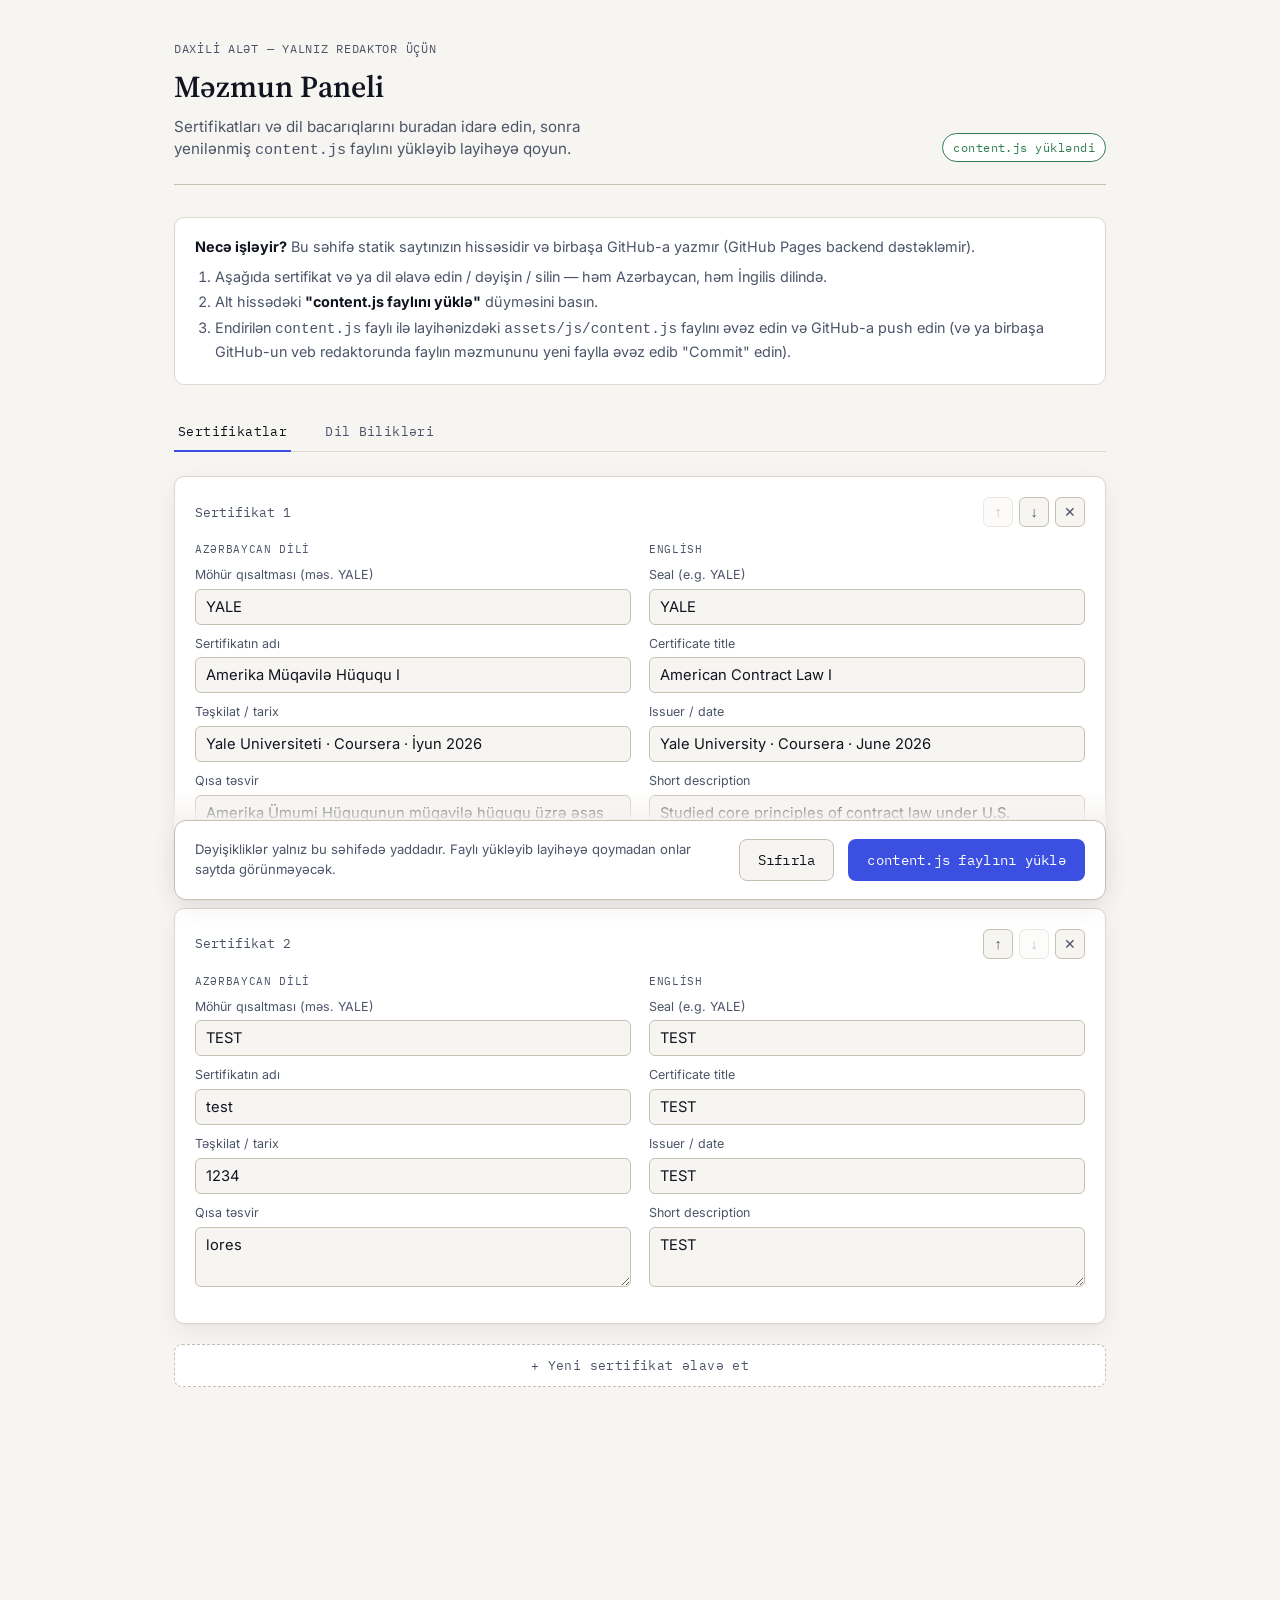
==== admin.html @ 2002b1be "Admin panel" ====
<!doctype html>
<html lang="az">
<head>
<meta charset="UTF-8">
<meta name="viewport" content="width=device-width, initial-scale=1.0">
<title>Məzmun Paneli — Rəfael Fərzəliyev</title>
<meta name="robots" content="noindex, nofollow">
<link rel="preconnect" href="https://fonts.googleapis.com">
<link rel="preconnect" href="https://fonts.gstatic.com" crossorigin>
<link href="https://fonts.googleapis.com/css2?family=Source+Serif+4:ital,wght@0,500;0,600;1,500&family=Inter:wght@400;500;600;700&family=IBM+Plex+Mono:wght@400;500;600&display=swap" rel="stylesheet">
<style>
  :root{
    --paper:        #F7F5F1;
    --paper-raised: #FFFFFF;
    --ink:          #10141F;
    --ink-soft:     #4B5468;
    --line:         #DDD8CE;
    --line-strong:  #C6C0B2;
    --signal:       #3B4FE0;
    --signal-ink:   #2F3FC2;
    --brass:        #A9825A;
    --brass-soft:   #E7D9C4;
    --danger:       #B23B3B;
    --danger-soft:  #F3E1DE;
    --ok:           #2E7D4F;
    --shadow: 0 1px 2px rgba(16,20,31,0.04), 0 8px 24px rgba(16,20,31,0.06);
    --font-display: 'Source Serif 4', 'Georgia', serif;
    --font-body: 'Inter', -apple-system, BlinkMacSystemFont, 'Segoe UI', sans-serif;
    --font-mono: 'IBM Plex Mono', 'SFMono-Regular', Consolas, monospace;
  }
  *{ box-sizing: border-box; }
  body{
    margin:0; background: var(--paper); color: var(--ink);
    font-family: var(--font-body); line-height:1.5;
    -webkit-font-smoothing: antialiased;
  }
  .wrap{ max-width: 980px; margin: 0 auto; padding: 40px 24px 100px; }

  header.top{
    border-bottom: 1px solid var(--line-strong);
    padding-bottom: 22px; margin-bottom: 32px;
    display:flex; justify-content:space-between; align-items:flex-end; gap:16px; flex-wrap:wrap;
  }
  .docket{ font-family: var(--font-mono); font-size: 0.75rem; letter-spacing: .06em; text-transform: uppercase; color: var(--ink-soft); margin:0 0 6px; }
  h1{ font-family: var(--font-display); font-size: 1.9rem; margin:0; font-weight:600; }
  .top p.sub{ margin: 6px 0 0; color: var(--ink-soft); font-size: 0.95rem; max-width: 46ch; }

  .status-pill{
    font-family: var(--font-mono); font-size: 0.72rem; letter-spacing:.04em;
    padding: 5px 10px; border-radius: 100px; border: 1px solid var(--line-strong);
    background: var(--paper-raised); color: var(--ink-soft); white-space:nowrap;
  }
  .status-pill.ok{ border-color: var(--ok); color: var(--ok); }
  .status-pill.err{ border-color: var(--danger); color: var(--danger); }

  .tabs{ display:flex; gap:8px; margin-bottom: 24px; border-bottom: 1px solid var(--line); }
  .tab-btn{
    font-family: var(--font-mono); font-size: 0.82rem; letter-spacing:.03em;
    background:none; border:none; padding: 10px 4px; margin-right: 22px; cursor:pointer;
    color: var(--ink-soft); border-bottom: 2px solid transparent; margin-bottom:-1px;
  }
  .tab-btn.active{ color: var(--ink); border-bottom-color: var(--signal); }
  .panel{ display:none; }
  .panel.active{ display:block; }

  .clause{
    font-family: var(--font-mono); font-size: 0.72rem; letter-spacing:.05em; text-transform:uppercase;
    color: var(--brass); display:block; margin-bottom: 6px;
  }

  .card{
    background: var(--paper-raised); border: 1px solid var(--line); border-radius: 10px;
    padding: 20px; margin-bottom: 16px; box-shadow: var(--shadow); position:relative;
  }
  .card-head{ display:flex; justify-content:space-between; align-items:center; margin-bottom: 14px; }
  .card-head .num{ font-family: var(--font-mono); font-size: 0.8rem; color: var(--ink-soft); }
  .card-actions{ display:flex; gap:6px; }
  .icon-btn{
    background: var(--paper); border: 1px solid var(--line-strong); border-radius: 6px;
    width: 30px; height: 30px; display:flex; align-items:center; justify-content:center;
    cursor:pointer; color: var(--ink-soft); font-size: 0.9rem; line-height:1;
  }
  .icon-btn:hover{ border-color: var(--signal); color: var(--signal); }
  .icon-btn.danger:hover{ border-color: var(--danger); color: var(--danger); background: var(--danger-soft); }
  .icon-btn:disabled{ opacity:.35; cursor:not-allowed; }

  .lang-cols{ display:grid; grid-template-columns: 1fr 1fr; gap: 18px; }
  @media (max-width: 720px){ .lang-cols{ grid-template-columns: 1fr; } }
  .col-label{ font-family: var(--font-mono); font-size: 0.7rem; letter-spacing:.06em; text-transform:uppercase; color: var(--ink-soft); margin-bottom:8px; display:block; }

  label.field{ display:block; margin-bottom: 10px; }
  label.field span{ display:block; font-size: 0.78rem; color: var(--ink-soft); margin-bottom: 4px; }
  input[type="text"], textarea{
    width:100%; font-family: var(--font-body); font-size: 0.92rem; color: var(--ink);
    background: var(--paper); border: 1px solid var(--line-strong); border-radius: 6px;
    padding: 8px 10px; resize: vertical;
  }
  input[type="text"]:focus, textarea:focus{ outline: none; border-color: var(--signal); }
  textarea{ min-height: 60px; }

  .lang-row{
    display:grid; grid-template-columns: 1fr 1fr; gap:18px; align-items:end;
    background: var(--paper-raised); border:1px solid var(--line); border-radius:10px;
    padding: 16px 20px; margin-bottom:12px; box-shadow: var(--shadow); position:relative;
  }
  @media (max-width: 720px){ .lang-row{ grid-template-columns: 1fr; } }
  .lang-row .card-actions{ position:absolute; top:12px; right:14px; }

  .add-btn{
    font-family: var(--font-mono); font-size: 0.82rem; letter-spacing:.03em;
    background: var(--paper-raised); border: 1px dashed var(--line-strong); border-radius: 8px;
    padding: 12px; width:100%; cursor:pointer; color: var(--ink-soft); margin-top: 4px;
  }
  .add-btn:hover{ border-color: var(--signal); color: var(--signal); }

  footer.actions{
    position: sticky; bottom: 0; margin-top: 36px;
    background: linear-gradient(180deg, transparent, var(--paper) 30%);
    padding-top: 30px;
  }
  .actions-inner{
    background: var(--paper-raised); border: 1px solid var(--line-strong); border-radius: 12px;
    padding: 18px 20px; box-shadow: var(--shadow); display:flex; align-items:center; gap:14px; flex-wrap:wrap;
  }
  .btn{
    font-family: var(--font-mono); font-size: 0.85rem; letter-spacing:.02em;
    border-radius: 8px; padding: 11px 18px; cursor:pointer; border: 1px solid transparent;
  }
  .btn-primary{ background: var(--signal); color: #fff; }
  .btn-primary:hover{ background: var(--signal-ink); }
  .btn-ghost{ background: var(--paper); border-color: var(--line-strong); color: var(--ink); }
  .btn-ghost:hover{ border-color: var(--signal); color: var(--signal); }
  .actions-note{ font-size: 0.82rem; color: var(--ink-soft); flex: 1 1 260px; }

  .howto{
    background: var(--paper-raised); border: 1px solid var(--line); border-radius: 10px;
    padding: 18px 20px; margin-bottom: 28px; font-size: 0.9rem; color: var(--ink-soft);
  }
  .howto b{ color: var(--ink); }
  .howto ol{ margin: 8px 0 0; padding-left: 20px; }
  .howto li{ margin-bottom: 4px; }

  .empty{ text-align:center; color: var(--ink-soft); padding: 30px 0; font-size: 0.9rem; }
</style>
</head>
<body>
<div class="wrap">

  <header class="top">
    <div>
      <p class="docket">Daxili Alət — Yalnız Redaktor üçün</p>
      <h1>Məzmun Paneli</h1>
      <p class="sub">Sertifikatları və dil bacarıqlarını buradan idarə edin, sonra yenilənmiş <code>content.js</code> faylını yükləyib layihəyə qoyun.</p>
    </div>
    <span class="status-pill" id="status-pill">Yüklənir…</span>
  </header>

  <div class="howto">
    <b>Necə işləyir?</b> Bu səhifə statik saytınızın hissəsidir və birbaşa GitHub-a yazmır (GitHub Pages backend dəstəkləmir).
    <ol>
      <li>Aşağıda sertifikat və ya dil əlavə edin / dəyişin / silin — həm Azərbaycan, həm İngilis dilində.</li>
      <li>Alt hissədəki <b>"content.js faylını yüklə"</b> düyməsini basın.</li>
      <li>Endirilən <code>content.js</code> faylı ilə layihənizdəki <code>assets/js/content.js</code> faylını əvəz edin və GitHub-a push edin (və ya birbaşa GitHub-un veb redaktorunda faylın məzmununu yeni faylla əvəz edib "Commit" edin).</li>
    </ol>
  </div>

  <nav class="tabs">
    <button class="tab-btn active" data-tab="certs">Sertifikatlar</button>
    <button class="tab-btn" data-tab="langs">Dil Bilikləri</button>
  </nav>

  <section class="panel active" id="panel-certs">
    <div id="cert-cards"></div>
    <button class="add-btn" id="add-cert">+ Yeni sertifikat əlavə et</button>
  </section>

  <section class="panel" id="panel-langs">
    <div id="lang-rows"></div>
    <button class="add-btn" id="add-lang">+ Yeni dil əlavə et</button>
  </section>

  <footer class="actions">
    <div class="actions-inner">
      <span class="actions-note" id="actions-note">Dəyişikliklər yalnız bu səhifədə yaddadır. Faylı yükləyib layihəyə qoymadan onlar saytda görünməyəcək.</span>
      <button class="btn btn-ghost" id="btn-reset">Sıfırla</button>
      <button class="btn btn-primary" id="btn-export">content.js faylını yüklə</button>
    </div>
  </footer>

</div>

<script src="./assets/js/content.js"></script>
<script>
(function () {
  "use strict";

  var pill = document.getElementById("status-pill");
  var raw = window.SITE_CONTENT;

  if (!raw) {
    pill.textContent = "content.js tapılmadı";
    pill.className = "status-pill err";
  } else {
    pill.textContent = "content.js yükləndi";
    pill.className = "status-pill ok";
  }

  // Work on a deep clone so the original window.SITE_CONTENT stays untouched until export.
  var state = raw ? JSON.parse(JSON.stringify(raw)) : {
    az: { certifications: { eyebrow: "Bölmə 05 — Sertifikatlar", title: "Sertifikatlar", items: [] },
          skills: { languagesTitle: "Dil Bilikləri", languages: [] } },
    en: { certifications: { eyebrow: "Section 05 — Certifications", title: "Certifications", items: [] },
          skills: { languagesTitle: "Languages", languages: [] } }
  };

  function ensurePaths() {
    ["az", "en"].forEach(function (l) {
      if (!state[l]) state[l] = {};
      if (!state[l].certifications) state[l].certifications = { items: [] };
      if (!state[l].certifications.items) state[l].certifications.items = [];
      if (!state[l].skills) state[l].skills = { languages: [] };
      if (!state[l].skills.languages) state[l].skills.languages = [];
    });
    // Keep AZ/EN certification & language arrays the same length so entries stay paired by index.
    var certLen = Math.max(state.az.certifications.items.length, state.en.certifications.items.length);
    while (state.az.certifications.items.length < certLen) state.az.certifications.items.push({ seal: "", title: "", issuer: "", description: "" });
    while (state.en.certifications.items.length < certLen) state.en.certifications.items.push({ seal: "", title: "", issuer: "", description: "" });

    var langLen = Math.max(state.az.skills.languages.length, state.en.skills.languages.length);
    while (state.az.skills.languages.length < langLen) state.az.skills.languages.push({ name: "", level: "" });
    while (state.en.skills.languages.length < langLen) state.en.skills.languages.push({ name: "", level: "" });
  }
  ensurePaths();

  /* ---------------- Tabs ---------------- */
  document.querySelectorAll(".tab-btn").forEach(function (btn) {
    btn.addEventListener("click", function () {
      document.querySelectorAll(".tab-btn").forEach(function (b) { b.classList.remove("active"); });
      document.querySelectorAll(".panel").forEach(function (p) { p.classList.remove("active"); });
      btn.classList.add("active");
      document.getElementById("panel-" + btn.getAttribute("data-tab")).classList.add("active");
    });
  });

  /* ---------------- Certifications ---------------- */
  var certContainer = document.getElementById("cert-cards");

  function renderCerts() {
    var azItems = state.az.certifications.items;
    var enItems = state.en.certifications.items;
    certContainer.innerHTML = "";

    if (!azItems.length) {
      var empty = document.createElement("p");
      empty.className = "empty";
      empty.textContent = "Hələ sertifikat yoxdur. Aşağıdakı düymə ilə əlavə edin.";
      certContainer.appendChild(empty);
      return;
    }

    azItems.forEach(function (azItem, i) {
      var enItem = enItems[i] || (enItems[i] = { seal: "", title: "", issuer: "", description: "" });
      var card = document.createElement("div");
      card.className = "card";
      card.innerHTML =
        '<div class="card-head">' +
          '<span class="num">Sertifikat ' + (i + 1) + '</span>' +
          '<div class="card-actions">' +
            '<button class="icon-btn" data-act="up" ' + (i === 0 ? "disabled" : "") + ' title="Yuxarı">↑</button>' +
            '<button class="icon-btn" data-act="down" ' + (i === azItems.length - 1 ? "disabled" : "") + ' title="Aşağı">↓</button>' +
            '<button class="icon-btn danger" data-act="del" title="Sil">✕</button>' +
          '</div>' +
        '</div>' +
        '<div class="lang-cols">' +
          '<div>' +
            '<span class="col-label">Azərbaycan dili</span>' +
            '<label class="field"><span>Möhür qısaltması (məs. YALE)</span><input type="text" data-lang="az" data-key="seal" value="' + escAttr(azItem.seal) + '"></label>' +
            '<label class="field"><span>Sertifikatın adı</span><input type="text" data-lang="az" data-key="title" value="' + escAttr(azItem.title) + '"></label>' +
            '<label class="field"><span>Təşkilat / tarix</span><input type="text" data-lang="az" data-key="issuer" value="' + escAttr(azItem.issuer) + '"></label>' +
            '<label class="field"><span>Qısa təsvir</span><textarea data-lang="az" data-key="description">' + escHtml(azItem.description) + '</textarea></label>' +
          '</div>' +
          '<div>' +
            '<span class="col-label">English</span>' +
            '<label class="field"><span>Seal (e.g. YALE)</span><input type="text" data-lang="en" data-key="seal" value="' + escAttr(enItem.seal) + '"></label>' +
            '<label class="field"><span>Certificate title</span><input type="text" data-lang="en" data-key="title" value="' + escAttr(enItem.title) + '"></label>' +
            '<label class="field"><span>Issuer / date</span><input type="text" data-lang="en" data-key="issuer" value="' + escAttr(enItem.issuer) + '"></label>' +
            '<label class="field"><span>Short description</span><textarea data-lang="en" data-key="description">' + escHtml(enItem.description) + '</textarea></label>' +
          '</div>' +
        '</div>';

      card.querySelectorAll("input, textarea").forEach(function (el) {
        el.addEventListener("input", function () {
          var lang = el.getAttribute("data-lang");
          var key = el.getAttribute("data-key");
          state[lang].certifications.items[i][key] = el.value;
        });
      });

      card.querySelector('[data-act="up"]').addEventListener("click", function () {
        if (i === 0) return;
        swap(state.az.certifications.items, i, i - 1);
        swap(state.en.certifications.items, i, i - 1);
        renderCerts();
      });
      card.querySelector('[data-act="down"]').addEventListener("click", function () {
        if (i === azItems.length - 1) return;
        swap(state.az.certifications.items, i, i + 1);
        swap(state.en.certifications.items, i, i + 1);
        renderCerts();
      });
      card.querySelector('[data-act="del"]').addEventListener("click", function () {
        if (!confirm("Bu sertifikatı silmək istədiyinizə əminsiniz?")) return;
        state.az.certifications.items.splice(i, 1);
        state.en.certifications.items.splice(i, 1);
        renderCerts();
      });

      certContainer.appendChild(card);
    });
  }

  document.getElementById("add-cert").addEventListener("click", function () {
    state.az.certifications.items.push({ seal: "", title: "", issuer: "", description: "" });
    state.en.certifications.items.push({ seal: "", title: "", issuer: "", description: "" });
    renderCerts();
  });

  /* ---------------- Languages ---------------- */
  var langContainer = document.getElementById("lang-rows");

  function renderLangs() {
    var azLangs = state.az.skills.languages;
    var enLangs = state.en.skills.languages;
    langContainer.innerHTML = "";

    if (!azLangs.length) {
      var empty = document.createElement("p");
      empty.className = "empty";
      empty.textContent = "Hələ dil əlavə olunmayıb. Aşağıdakı düymə ilə əlavə edin.";
      langContainer.appendChild(empty);
      return;
    }

    azLangs.forEach(function (azLang, i) {
      var enLang = enLangs[i] || (enLangs[i] = { name: "", level: "" });
      var row = document.createElement("div");
      row.className = "lang-row";
      row.innerHTML =
        '<div class="card-actions">' +
          '<button class="icon-btn" data-act="up" ' + (i === 0 ? "disabled" : "") + ' title="Yuxarı">↑</button>' +
          '<button class="icon-btn" data-act="down" ' + (i === azLangs.length - 1 ? "disabled" : "") + ' title="Aşağı">↓</button>' +
          '<button class="icon-btn danger" data-act="del" title="Sil">✕</button>' +
        '</div>' +
        '<div>' +
          '<span class="col-label">Azərbaycan dili</span>' +
          '<label class="field"><span>Dilin adı</span><input type="text" data-lang="az" data-key="name" value="' + escAttr(azLang.name) + '"></label>' +
          '<label class="field"><span>Səviyyə</span><input type="text" data-lang="az" data-key="level" value="' + escAttr(azLang.level) + '"></label>' +
        '</div>' +
        '<div>' +
          '<span class="col-label">English</span>' +
          '<label class="field"><span>Language name</span><input type="text" data-lang="en" data-key="name" value="' + escAttr(enLang.name) + '"></label>' +
          '<label class="field"><span>Level</span><input type="text" data-lang="en" data-key="level" value="' + escAttr(enLang.level) + '"></label>' +
        '</div>';

      row.querySelectorAll("input").forEach(function (el) {
        el.addEventListener("input", function () {
          var lang = el.getAttribute("data-lang");
          var key = el.getAttribute("data-key");
          state[lang].skills.languages[i][key] = el.value;
        });
      });

      row.querySelector('[data-act="up"]').addEventListener("click", function () {
        if (i === 0) return;
        swap(state.az.skills.languages, i, i - 1);
        swap(state.en.skills.languages, i, i - 1);
        renderLangs();
      });
      row.querySelector('[data-act="down"]').addEventListener("click", function () {
        if (i === azLangs.length - 1) return;
        swap(state.az.skills.languages, i, i + 1);
        swap(state.en.skills.languages, i, i + 1);
        renderLangs();
      });
      row.querySelector('[data-act="del"]').addEventListener("click", function () {
        if (!confirm("Bu dili silmək istədiyinizə əminsiniz?")) return;
        state.az.skills.languages.splice(i, 1);
        state.en.skills.languages.splice(i, 1);
        renderLangs();
      });

      langContainer.appendChild(row);
    });
  }

  document.getElementById("add-lang").addEventListener("click", function () {
    state.az.skills.languages.push({ name: "", level: "" });
    state.en.skills.languages.push({ name: "", level: "" });
    renderLangs();
  });

  /* ---------------- Helpers ---------------- */
  function swap(arr, i, j) { var t = arr[i]; arr[i] = arr[j]; arr[j] = t; }
  function escAttr(str) { return escHtml(str).replace(/"/g, "&quot;"); }
  function escHtml(str) {
    var div = document.createElement("div");
    div.textContent = str == null ? "" : String(str);
    return div.innerHTML;
  }

  /* ---------------- Export / Reset ---------------- */
  document.getElementById("btn-export").addEventListener("click", function () {
    var fileText = "window.SITE_CONTENT = " + JSON.stringify(state, null, 2) + ";\n";
    var blob = new Blob([fileText], { type: "text/javascript" });
    var url = URL.createObjectURL(blob);
    var a = document.createElement("a");
    a.href = url;
    a.download = "content.js";
    document.body.appendChild(a);
    a.click();
    document.body.removeChild(a);
    URL.revokeObjectURL(url);
    var note = document.getElementById("actions-note");
    var old = note.textContent;
    note.textContent = "Yükləndi ✓ — endirilən content.js faylını assets/js/content.js əvəzinə qoyub GitHub-a push edin.";
    setTimeout(function () { note.textContent = old; }, 6000);
  });

  document.getElementById("btn-reset").addEventListener("click", function () {
    if (!confirm("Bütün redaktə olunmamış dəyişikliklər silinəcək. Davam edilsin?")) return;
    state = raw ? JSON.parse(JSON.stringify(raw)) : state;
    ensurePaths();
    renderCerts();
    renderLangs();
  });

  renderCerts();
  renderLangs();
})();
</script>
</body>
</html>
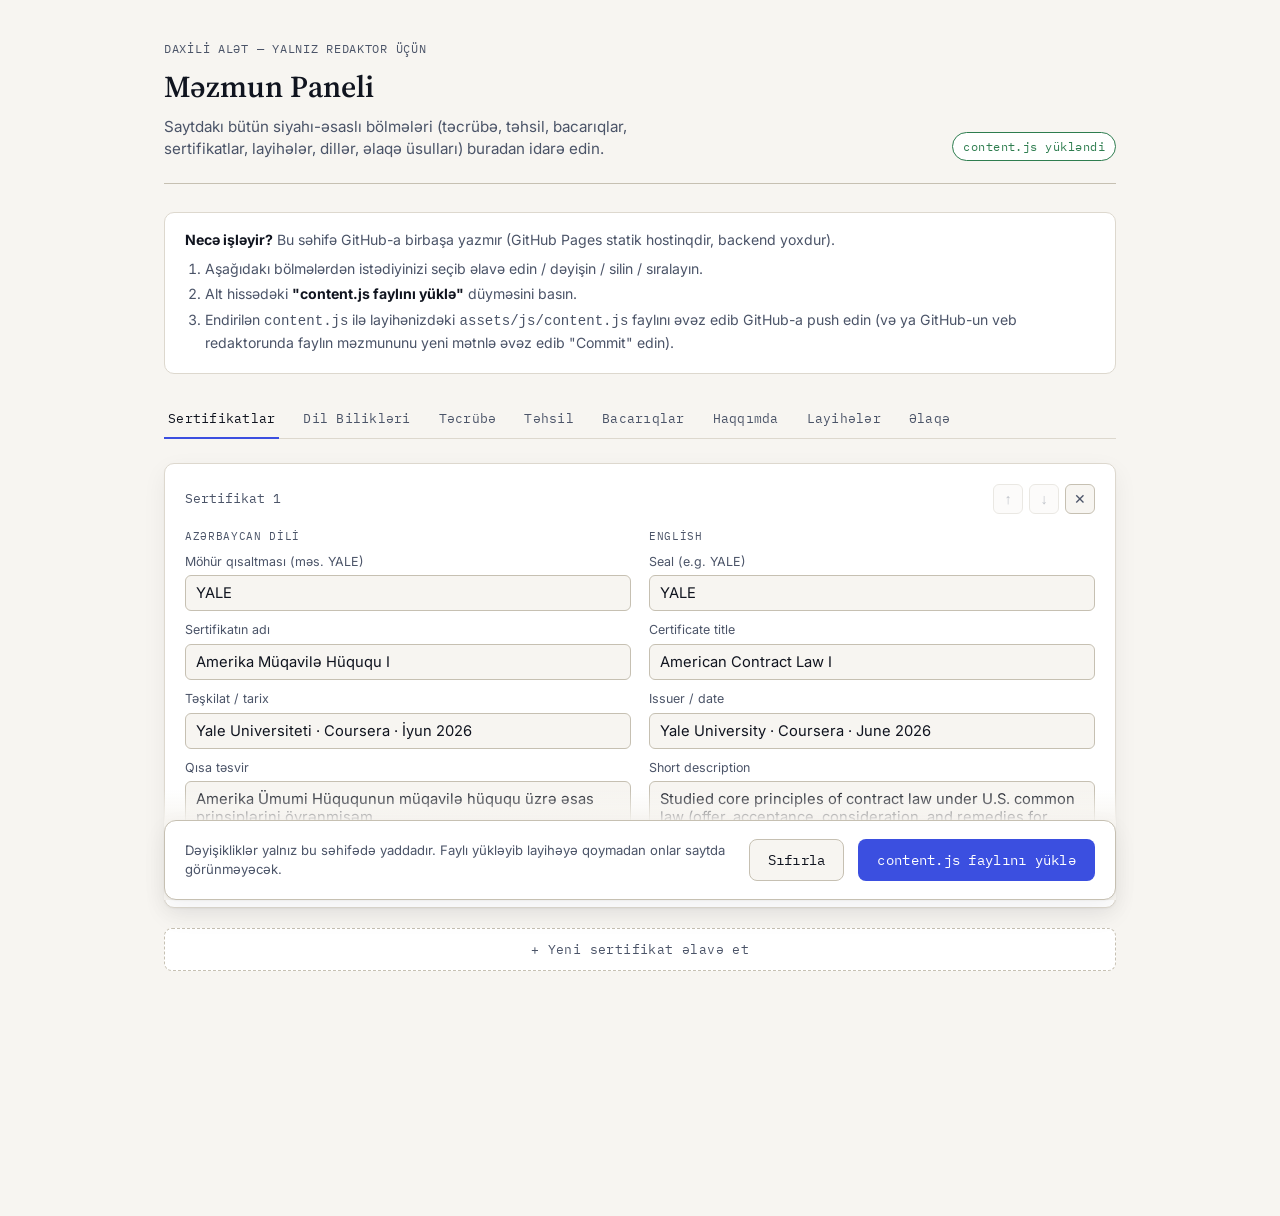
==== commit 3eb59919: "update and bug fixes" ====
--- a/admin.html
+++ b/admin.html
@@ -19,7 +19,6 @@
     --signal:       #3B4FE0;
     --signal-ink:   #2F3FC2;
     --brass:        #A9825A;
-    --brass-soft:   #E7D9C4;
     --danger:       #B23B3B;
     --danger-soft:  #F3E1DE;
     --ok:           #2E7D4F;
@@ -34,16 +33,16 @@
     font-family: var(--font-body); line-height:1.5;
     -webkit-font-smoothing: antialiased;
   }
-  .wrap{ max-width: 980px; margin: 0 auto; padding: 40px 24px 100px; }
+  .wrap{ max-width: 1000px; margin: 0 auto; padding: 40px 24px 100px; }
 
   header.top{
     border-bottom: 1px solid var(--line-strong);
-    padding-bottom: 22px; margin-bottom: 32px;
+    padding-bottom: 22px; margin-bottom: 28px;
     display:flex; justify-content:space-between; align-items:flex-end; gap:16px; flex-wrap:wrap;
   }
   .docket{ font-family: var(--font-mono); font-size: 0.75rem; letter-spacing: .06em; text-transform: uppercase; color: var(--ink-soft); margin:0 0 6px; }
   h1{ font-family: var(--font-display); font-size: 1.9rem; margin:0; font-weight:600; }
-  .top p.sub{ margin: 6px 0 0; color: var(--ink-soft); font-size: 0.95rem; max-width: 46ch; }
+  .top p.sub{ margin: 6px 0 0; color: var(--ink-soft); font-size: 0.95rem; max-width: 50ch; }
 
   .status-pill{
     font-family: var(--font-mono); font-size: 0.72rem; letter-spacing:.04em;
@@ -53,20 +52,23 @@
   .status-pill.ok{ border-color: var(--ok); color: var(--ok); }
   .status-pill.err{ border-color: var(--danger); color: var(--danger); }
 
-  .tabs{ display:flex; gap:8px; margin-bottom: 24px; border-bottom: 1px solid var(--line); }
+  .howto{
+    background: var(--paper-raised); border: 1px solid var(--line); border-radius: 10px;
+    padding: 16px 20px; margin-bottom: 26px; font-size: 0.88rem; color: var(--ink-soft);
+  }
+  .howto b{ color: var(--ink); }
+  .howto ol{ margin: 8px 0 0; padding-left: 20px; }
+  .howto li{ margin-bottom: 4px; }
+
+  .tabs{ display:flex; gap:0; margin-bottom: 24px; border-bottom: 1px solid var(--line); flex-wrap: wrap; }
   .tab-btn{
-    font-family: var(--font-mono); font-size: 0.82rem; letter-spacing:.03em;
-    background:none; border:none; padding: 10px 4px; margin-right: 22px; cursor:pointer;
-    color: var(--ink-soft); border-bottom: 2px solid transparent; margin-bottom:-1px;
+    font-family: var(--font-mono); font-size: 0.8rem; letter-spacing:.02em;
+    background:none; border:none; padding: 10px 4px; margin-right: 20px; cursor:pointer;
+    color: var(--ink-soft); border-bottom: 2px solid transparent; margin-bottom:-1px; white-space:nowrap;
   }
   .tab-btn.active{ color: var(--ink); border-bottom-color: var(--signal); }
   .panel{ display:none; }
   .panel.active{ display:block; }
-
-  .clause{
-    font-family: var(--font-mono); font-size: 0.72rem; letter-spacing:.05em; text-transform:uppercase;
-    color: var(--brass); display:block; margin-bottom: 6px;
-  }
 
   .card{
     background: var(--paper-raised); border: 1px solid var(--line); border-radius: 10px;
@@ -84,27 +86,24 @@
   .icon-btn.danger:hover{ border-color: var(--danger); color: var(--danger); background: var(--danger-soft); }
   .icon-btn:disabled{ opacity:.35; cursor:not-allowed; }
 
+  .shared-row{
+    display:grid; grid-template-columns: repeat(auto-fit, minmax(180px, 1fr)); gap: 14px;
+    padding-bottom: 14px; margin-bottom: 14px; border-bottom: 1px dashed var(--line);
+  }
   .lang-cols{ display:grid; grid-template-columns: 1fr 1fr; gap: 18px; }
   @media (max-width: 720px){ .lang-cols{ grid-template-columns: 1fr; } }
   .col-label{ font-family: var(--font-mono); font-size: 0.7rem; letter-spacing:.06em; text-transform:uppercase; color: var(--ink-soft); margin-bottom:8px; display:block; }
 
   label.field{ display:block; margin-bottom: 10px; }
   label.field span{ display:block; font-size: 0.78rem; color: var(--ink-soft); margin-bottom: 4px; }
-  input[type="text"], textarea{
+  input[type="text"], textarea, select{
     width:100%; font-family: var(--font-body); font-size: 0.92rem; color: var(--ink);
     background: var(--paper); border: 1px solid var(--line-strong); border-radius: 6px;
     padding: 8px 10px; resize: vertical;
   }
-  input[type="text"]:focus, textarea:focus{ outline: none; border-color: var(--signal); }
-  textarea{ min-height: 60px; }
-
-  .lang-row{
-    display:grid; grid-template-columns: 1fr 1fr; gap:18px; align-items:end;
-    background: var(--paper-raised); border:1px solid var(--line); border-radius:10px;
-    padding: 16px 20px; margin-bottom:12px; box-shadow: var(--shadow); position:relative;
-  }
-  @media (max-width: 720px){ .lang-row{ grid-template-columns: 1fr; } }
-  .lang-row .card-actions{ position:absolute; top:12px; right:14px; }
+  input[type="text"]:focus, textarea:focus, select:focus{ outline: none; border-color: var(--signal); }
+  textarea{ min-height: 56px; }
+  textarea.tall{ min-height: 90px; }
 
   .add-btn{
     font-family: var(--font-mono); font-size: 0.82rem; letter-spacing:.03em;
@@ -132,14 +131,6 @@
   .btn-ghost:hover{ border-color: var(--signal); color: var(--signal); }
   .actions-note{ font-size: 0.82rem; color: var(--ink-soft); flex: 1 1 260px; }
 
-  .howto{
-    background: var(--paper-raised); border: 1px solid var(--line); border-radius: 10px;
-    padding: 18px 20px; margin-bottom: 28px; font-size: 0.9rem; color: var(--ink-soft);
-  }
-  .howto b{ color: var(--ink); }
-  .howto ol{ margin: 8px 0 0; padding-left: 20px; }
-  .howto li{ margin-bottom: 4px; }
-
   .empty{ text-align:center; color: var(--ink-soft); padding: 30px 0; font-size: 0.9rem; }
 </style>
 </head>
@@ -150,34 +141,22 @@
     <div>
       <p class="docket">Daxili Alət — Yalnız Redaktor üçün</p>
       <h1>Məzmun Paneli</h1>
-      <p class="sub">Sertifikatları və dil bacarıqlarını buradan idarə edin, sonra yenilənmiş <code>content.js</code> faylını yükləyib layihəyə qoyun.</p>
+      <p class="sub">Saytdakı bütün siyahı-əsaslı bölmələri (təcrübə, təhsil, bacarıqlar, sertifikatlar, layihələr, dillər, əlaqə üsulları) buradan idarə edin.</p>
     </div>
     <span class="status-pill" id="status-pill">Yüklənir…</span>
   </header>
 
   <div class="howto">
-    <b>Necə işləyir?</b> Bu səhifə statik saytınızın hissəsidir və birbaşa GitHub-a yazmır (GitHub Pages backend dəstəkləmir).
+    <b>Necə işləyir?</b> Bu səhifə GitHub-a birbaşa yazmır (GitHub Pages statik hostinqdir, backend yoxdur).
     <ol>
-      <li>Aşağıda sertifikat və ya dil əlavə edin / dəyişin / silin — həm Azərbaycan, həm İngilis dilində.</li>
+      <li>Aşağıdakı bölmələrdən istədiyinizi seçib əlavə edin / dəyişin / silin / sıralayın.</li>
       <li>Alt hissədəki <b>"content.js faylını yüklə"</b> düyməsini basın.</li>
-      <li>Endirilən <code>content.js</code> faylı ilə layihənizdəki <code>assets/js/content.js</code> faylını əvəz edin və GitHub-a push edin (və ya birbaşa GitHub-un veb redaktorunda faylın məzmununu yeni faylla əvəz edib "Commit" edin).</li>
+      <li>Endirilən <code>content.js</code> ilə layihənizdəki <code>assets/js/content.js</code> faylını əvəz edib GitHub-a push edin (və ya GitHub-un veb redaktorunda faylın məzmununu yeni mətnlə əvəz edib "Commit" edin).</li>
     </ol>
   </div>
 
-  <nav class="tabs">
-    <button class="tab-btn active" data-tab="certs">Sertifikatlar</button>
-    <button class="tab-btn" data-tab="langs">Dil Bilikləri</button>
-  </nav>
-
-  <section class="panel active" id="panel-certs">
-    <div id="cert-cards"></div>
-    <button class="add-btn" id="add-cert">+ Yeni sertifikat əlavə et</button>
-  </section>
-
-  <section class="panel" id="panel-langs">
-    <div id="lang-rows"></div>
-    <button class="add-btn" id="add-lang">+ Yeni dil əlavə et</button>
-  </section>
+  <nav class="tabs" id="tabs"></nav>
+  <div id="panels"></div>
 
   <footer class="actions">
     <div class="actions-inner">
@@ -205,208 +184,296 @@
     pill.className = "status-pill ok";
   }
 
-  // Work on a deep clone so the original window.SITE_CONTENT stays untouched until export.
-  var state = raw ? JSON.parse(JSON.stringify(raw)) : {
-    az: { certifications: { eyebrow: "Bölmə 05 — Sertifikatlar", title: "Sertifikatlar", items: [] },
-          skills: { languagesTitle: "Dil Bilikləri", languages: [] } },
-    en: { certifications: { eyebrow: "Section 05 — Certifications", title: "Certifications", items: [] },
-          skills: { languagesTitle: "Languages", languages: [] } }
-  };
-
-  function ensurePaths() {
-    ["az", "en"].forEach(function (l) {
-      if (!state[l]) state[l] = {};
-      if (!state[l].certifications) state[l].certifications = { items: [] };
-      if (!state[l].certifications.items) state[l].certifications.items = [];
-      if (!state[l].skills) state[l].skills = { languages: [] };
-      if (!state[l].skills.languages) state[l].skills.languages = [];
+  /* ==========================================================================
+     SECTION SCHEMAS
+     Every editable list in the site is described once here — the generic
+     renderer below turns each schema into a full add/edit/delete/reorder UI.
+     To add a brand-new editable list in the future, add one entry here; no
+     other code needs to change.
+     ========================================================================== */
+  var SECTIONS = [
+    {
+      key: "certifications", tab: "Sertifikatlar",
+      path: ["certifications", "items"],
+      itemNoun: { az: "Sertifikat", en: "Certificate" },
+      emptyItem: function () { return { seal: "", title: "", issuer: "", description: "" }; },
+      fields: [
+        { key: "seal", type: "text", label: { az: "Möhür qısaltması (məs. YALE)", en: "Seal (e.g. YALE)" } },
+        { key: "title", type: "text", label: { az: "Sertifikatın adı", en: "Certificate title" } },
+        { key: "issuer", type: "text", label: { az: "Təşkilat / tarix", en: "Issuer / date" } },
+        { key: "description", type: "textarea", label: { az: "Qısa təsvir", en: "Short description" } }
+      ]
+    },
+    {
+      key: "languages", tab: "Dil Bilikləri",
+      path: ["skills", "languages"],
+      itemNoun: { az: "Dil", en: "Language" },
+      emptyItem: function () { return { name: "", level: "" }; },
+      fields: [
+        { key: "name", type: "text", label: { az: "Dilin adı", en: "Language name" } },
+        { key: "level", type: "text", label: { az: "Səviyyə", en: "Level" } }
+      ]
+    },
+    {
+      key: "experience", tab: "Təcrübə",
+      path: ["experience", "items"],
+      itemNoun: { az: "Vəzifə", en: "Role" },
+      emptyItem: function () { return { period: "", title: "", org: "", bullets: [] }; },
+      fields: [
+        { key: "period", type: "text", label: { az: "Dövr (məs. İyul 2026 — Hazırda)", en: "Period (e.g. July 2026 — Present)" } },
+        { key: "title", type: "text", label: { az: "Vəzifə", en: "Title" } },
+        { key: "org", type: "text", label: { az: "Təşkilat", en: "Organization" } },
+        { key: "bullets", type: "lines", label: { az: "Nəticələr (hər sətirdə bir bənd)", en: "Bullet points (one per line)" } }
+      ]
+    },
+    {
+      key: "education", tab: "Təhsil",
+      path: ["education", "items"],
+      itemNoun: { az: "Təhsil", en: "Degree" },
+      emptyItem: function () { return { period: "", title: "", org: "", bullets: [] }; },
+      fields: [
+        { key: "period", type: "text", label: { az: "Dövr (məs. 2022 — 2026)", en: "Period (e.g. 2022 — 2026)" } },
+        { key: "title", type: "text", label: { az: "Dərəcə / ixtisas", en: "Degree / specialization" } },
+        { key: "org", type: "text", label: { az: "Təhsil müəssisəsi", en: "Institution" } },
+        { key: "bullets", type: "lines", label: { az: "Qeydlər (hər sətirdə bir bənd)", en: "Notes (one per line)" } }
+      ]
+    },
+    {
+      key: "skillCategories", tab: "Bacarıqlar",
+      path: ["skills", "categories"],
+      itemNoun: { az: "Kateqoriya", en: "Category" },
+      emptyItem: function () { return { title: "", items: [] }; },
+      fields: [
+        { key: "title", type: "text", label: { az: "Kateqoriyanın adı", en: "Category title" } },
+        { key: "items", type: "lines", label: { az: "Bacarıqlar (hər sətirdə biri)", en: "Skills (one per line)" } }
+      ]
+    },
+    {
+      key: "aboutStats", tab: "Haqqımda",
+      path: ["about", "stats"],
+      itemNoun: { az: "Sətir", en: "Row" },
+      emptyItem: function () { return { label: "", value: "" }; },
+      fields: [
+        { key: "label", type: "text", label: { az: "Etiket (məs. Təhsil)", en: "Label (e.g. Education)" } },
+        { key: "value", type: "text", label: { az: "Dəyər", en: "Value" } }
+      ]
+    },
+    {
+      key: "projects", tab: "Layihələr",
+      path: ["projects", "items"],
+      itemNoun: { az: "Layihə", en: "Project" },
+      emptyItem: function () { return { tagline: "", itemTitle: "", description: "", tags: [], bullets: [] }; },
+      fields: [
+        { key: "tagline", type: "text", label: { az: "Qısa rol (məs. Təsisçi)", en: "Tagline (e.g. Founder)" } },
+        { key: "itemTitle", type: "text", label: { az: "Layihənin adı", en: "Project name" } },
+        { key: "description", type: "textarea", label: { az: "Təsvir", en: "Description" } },
+        { key: "tags", type: "lines", label: { az: "Teqlər (hər sətirdə biri)", en: "Tags (one per line)" } },
+        { key: "bullets", type: "lines", label: { az: "Nəticələr (hər sətirdə biri)", en: "Bullet points (one per line)" } }
+      ]
+    },
+    {
+      key: "contactMethods", tab: "Əlaqə",
+      path: ["contact", "methods"],
+      itemNoun: { az: "Üsul", en: "Method" },
+      emptyItem: function () { return { icon: "email", href: "", label: "", value: "" }; },
+      fields: [
+        {
+          key: "icon", type: "select", shared: true,
+          label: { az: "Tip (ikon)", en: "Type (icon)" },
+          options: [
+            { value: "email", label: "Email" }, { value: "phone", label: "Telefon / Phone" },
+            { value: "linkedin", label: "LinkedIn" }, { value: "telegram", label: "Telegram" },
+            { value: "instagram", label: "Instagram" }, { value: "whatsapp", label: "WhatsApp" },
+            { value: "facebook", label: "Facebook" }, { value: "github", label: "GitHub" },
+            { value: "website", label: "Vebsayt / Website" }, { value: "x", label: "X (Twitter)" }
+          ]
+        },
+        { key: "href", type: "text", shared: true, label: { az: "Keçid (məs. mailto:, tel:, https://…)", en: "Link (e.g. mailto:, tel:, https://…)" } },
+        { key: "label", type: "text", label: { az: "Etiket (məs. E-poçt)", en: "Label (e.g. Email)" } },
+        { key: "value", type: "text", label: { az: "Görünən mətn", en: "Display text" } }
+      ]
+    }
+  ];
+
+  /* ---------------- State ---------------- */
+  var state = raw ? JSON.parse(JSON.stringify(raw)) : { az: {}, en: {} };
+
+  function getArr(lang, path) {
+    var node = state[lang];
+    for (var i = 0; i < path.length - 1; i++) {
+      if (!node[path[i]]) node[path[i]] = {};
+      node = node[path[i]];
+    }
+    var last = path[path.length - 1];
+    if (!Array.isArray(node[last])) node[last] = [];
+    return node[last];
+  }
+
+  function ensureLengths() {
+    SECTIONS.forEach(function (schema) {
+      var azArr = getArr("az", schema.path);
+      var enArr = getArr("en", schema.path);
+      var max = Math.max(azArr.length, enArr.length);
+      while (azArr.length < max) azArr.push(schema.emptyItem());
+      while (enArr.length < max) enArr.push(schema.emptyItem());
     });
-    // Keep AZ/EN certification & language arrays the same length so entries stay paired by index.
-    var certLen = Math.max(state.az.certifications.items.length, state.en.certifications.items.length);
-    while (state.az.certifications.items.length < certLen) state.az.certifications.items.push({ seal: "", title: "", issuer: "", description: "" });
-    while (state.en.certifications.items.length < certLen) state.en.certifications.items.push({ seal: "", title: "", issuer: "", description: "" });
-
-    var langLen = Math.max(state.az.skills.languages.length, state.en.skills.languages.length);
-    while (state.az.skills.languages.length < langLen) state.az.skills.languages.push({ name: "", level: "" });
-    while (state.en.skills.languages.length < langLen) state.en.skills.languages.push({ name: "", level: "" });
-  }
-  ensurePaths();
-
-  /* ---------------- Tabs ---------------- */
-  document.querySelectorAll(".tab-btn").forEach(function (btn) {
+  }
+  ensureLengths();
+
+  /* ---------------- Helpers ---------------- */
+  function swap(arr, i, j) { var t = arr[i]; arr[i] = arr[j]; arr[j] = t; }
+  function escHtml(str) {
+    var div = document.createElement("div");
+    div.textContent = str == null ? "" : String(str);
+    return div.innerHTML;
+  }
+  function escAttr(str) { return escHtml(str).replace(/"/g, "&quot;"); }
+  function linesToArray(val) {
+    return String(val || "").split("\n").map(function (s) { return s.trim(); }).filter(Boolean);
+  }
+
+  function fieldValueForDisplay(field, item) {
+    var v = item[field.key];
+    if (field.type === "lines") return (v || []).join("\n");
+    return v == null ? "" : v;
+  }
+
+  function fieldControlHtml(field, lang, item, idx) {
+    var val = fieldValueForDisplay(field, item);
+    var attrs = 'data-lang="' + lang + '" data-key="' + field.key + '" data-idx="' + idx + '"';
+    if (field.type === "textarea" || field.type === "lines") {
+      var cls = field.type === "textarea" ? "tall" : "";
+      return '<textarea class="' + cls + '" ' + attrs + '>' + escHtml(val) + '</textarea>';
+    }
+    if (field.type === "select") {
+      var opts = field.options.map(function (o) {
+        return '<option value="' + escAttr(o.value) + '"' + (o.value === val ? " selected" : "") + '>' + escHtml(o.label) + '</option>';
+      }).join("");
+      return '<select ' + attrs + '>' + opts + '</select>';
+    }
+    return '<input type="text" ' + attrs + ' value="' + escAttr(val) + '">';
+  }
+
+  /* ---------------- Generic renderer for one section ---------------- */
+  function renderSection(schema) {
+    var container = document.getElementById("panel-body-" + schema.key);
+    var azArr = getArr("az", schema.path);
+    var enArr = getArr("en", schema.path);
+    container.innerHTML = "";
+
+    if (!azArr.length) {
+      var empty = document.createElement("p");
+      empty.className = "empty";
+      empty.textContent = "Hələ heç nə əlavə olunmayıb. Aşağıdakı düymə ilə başlayın.";
+      container.appendChild(empty);
+      return;
+    }
+
+    var sharedFields = schema.fields.filter(function (f) { return f.shared; });
+    var langFields = schema.fields.filter(function (f) { return !f.shared; });
+
+    azArr.forEach(function (azItem, i) {
+      var enItem = enArr[i];
+      var card = document.createElement("div");
+      card.className = "card";
+
+      var sharedHtml = "";
+      if (sharedFields.length) {
+        sharedHtml = '<div class="shared-row">' + sharedFields.map(function (f) {
+          return '<label class="field"><span>' + escHtml(f.label.az) + ' / ' + escHtml(f.label.en) + '</span>' +
+            fieldControlHtml(f, "az", azItem, i) + '</label>';
+        }).join("") + '</div>';
+      }
+
+      var colHtml = function (lang, item, colTitle) {
+        return '<div><span class="col-label">' + colTitle + '</span>' + langFields.map(function (f) {
+          return '<label class="field"><span>' + escHtml(f.label[lang]) + '</span>' + fieldControlHtml(f, lang, item, i) + '</label>';
+        }).join("") + '</div>';
+      };
+
+      card.innerHTML =
+        '<div class="card-head">' +
+          '<span class="num">' + escHtml(schema.itemNoun.az) + ' ' + (i + 1) + '</span>' +
+          '<div class="card-actions">' +
+            '<button class="icon-btn" data-act="up" ' + (i === 0 ? "disabled" : "") + ' title="Yuxarı">↑</button>' +
+            '<button class="icon-btn" data-act="down" ' + (i === azArr.length - 1 ? "disabled" : "") + ' title="Aşağı">↓</button>' +
+            '<button class="icon-btn danger" data-act="del" title="Sil">✕</button>' +
+          '</div>' +
+        '</div>' +
+        sharedHtml +
+        '<div class="lang-cols">' + colHtml("az", azItem, "Azərbaycan dili") + colHtml("en", enItem, "English") + '</div>';
+
+      card.querySelectorAll("input, textarea, select").forEach(function (el) {
+        el.addEventListener("input", function () {
+          var lang = el.getAttribute("data-lang");
+          var key = el.getAttribute("data-key");
+          var idx = Number(el.getAttribute("data-idx"));
+          var field = schema.fields.filter(function (f) { return f.key === key; })[0];
+          var value = field.type === "lines" ? linesToArray(el.value) : el.value;
+
+          if (field.shared) {
+            getArr("az", schema.path)[idx][key] = value;
+            getArr("en", schema.path)[idx][key] = value;
+          } else {
+            getArr(lang, schema.path)[idx][key] = value;
+          }
+        });
+      });
+
+      card.querySelector('[data-act="up"]').addEventListener("click", function () {
+        if (i === 0) return;
+        swap(getArr("az", schema.path), i, i - 1);
+        swap(getArr("en", schema.path), i, i - 1);
+        renderSection(schema);
+      });
+      card.querySelector('[data-act="down"]').addEventListener("click", function () {
+        if (i === azArr.length - 1) return;
+        swap(getArr("az", schema.path), i, i + 1);
+        swap(getArr("en", schema.path), i, i + 1);
+        renderSection(schema);
+      });
+      card.querySelector('[data-act="del"]').addEventListener("click", function () {
+        if (!confirm("Silmək istədiyinizə əminsiniz?")) return;
+        getArr("az", schema.path).splice(i, 1);
+        getArr("en", schema.path).splice(i, 1);
+        renderSection(schema);
+      });
+
+      container.appendChild(card);
+    });
+  }
+
+  /* ---------------- Build tabs + panels once ---------------- */
+  var tabsEl = document.getElementById("tabs");
+  var panelsEl = document.getElementById("panels");
+
+  SECTIONS.forEach(function (schema, i) {
+    var btn = document.createElement("button");
+    btn.className = "tab-btn" + (i === 0 ? " active" : "");
+    btn.textContent = schema.tab;
+    btn.setAttribute("data-tab", schema.key);
     btn.addEventListener("click", function () {
       document.querySelectorAll(".tab-btn").forEach(function (b) { b.classList.remove("active"); });
       document.querySelectorAll(".panel").forEach(function (p) { p.classList.remove("active"); });
       btn.classList.add("active");
-      document.getElementById("panel-" + btn.getAttribute("data-tab")).classList.add("active");
+      document.getElementById("panel-" + schema.key).classList.add("active");
     });
+    tabsEl.appendChild(btn);
+
+    var panel = document.createElement("section");
+    panel.className = "panel" + (i === 0 ? " active" : "");
+    panel.id = "panel-" + schema.key;
+    panel.innerHTML = '<div id="panel-body-' + schema.key + '"></div><button class="add-btn" data-add="' + schema.key + '">+ Yeni ' + schema.itemNoun.az.toLowerCase() + ' əlavə et</button>';
+    panelsEl.appendChild(panel);
+
+    panel.querySelector("[data-add]").addEventListener("click", function () {
+      getArr("az", schema.path).push(schema.emptyItem());
+      getArr("en", schema.path).push(schema.emptyItem());
+      renderSection(schema);
+    });
+
+    renderSection(schema);
   });
-
-  /* ---------------- Certifications ---------------- */
-  var certContainer = document.getElementById("cert-cards");
-
-  function renderCerts() {
-    var azItems = state.az.certifications.items;
-    var enItems = state.en.certifications.items;
-    certContainer.innerHTML = "";
-
-    if (!azItems.length) {
-      var empty = document.createElement("p");
-      empty.className = "empty";
-      empty.textContent = "Hələ sertifikat yoxdur. Aşağıdakı düymə ilə əlavə edin.";
-      certContainer.appendChild(empty);
-      return;
-    }
-
-    azItems.forEach(function (azItem, i) {
-      var enItem = enItems[i] || (enItems[i] = { seal: "", title: "", issuer: "", description: "" });
-      var card = document.createElement("div");
-      card.className = "card";
-      card.innerHTML =
-        '<div class="card-head">' +
-          '<span class="num">Sertifikat ' + (i + 1) + '</span>' +
-          '<div class="card-actions">' +
-            '<button class="icon-btn" data-act="up" ' + (i === 0 ? "disabled" : "") + ' title="Yuxarı">↑</button>' +
-            '<button class="icon-btn" data-act="down" ' + (i === azItems.length - 1 ? "disabled" : "") + ' title="Aşağı">↓</button>' +
-            '<button class="icon-btn danger" data-act="del" title="Sil">✕</button>' +
-          '</div>' +
-        '</div>' +
-        '<div class="lang-cols">' +
-          '<div>' +
-            '<span class="col-label">Azərbaycan dili</span>' +
-            '<label class="field"><span>Möhür qısaltması (məs. YALE)</span><input type="text" data-lang="az" data-key="seal" value="' + escAttr(azItem.seal) + '"></label>' +
-            '<label class="field"><span>Sertifikatın adı</span><input type="text" data-lang="az" data-key="title" value="' + escAttr(azItem.title) + '"></label>' +
-            '<label class="field"><span>Təşkilat / tarix</span><input type="text" data-lang="az" data-key="issuer" value="' + escAttr(azItem.issuer) + '"></label>' +
-            '<label class="field"><span>Qısa təsvir</span><textarea data-lang="az" data-key="description">' + escHtml(azItem.description) + '</textarea></label>' +
-          '</div>' +
-          '<div>' +
-            '<span class="col-label">English</span>' +
-            '<label class="field"><span>Seal (e.g. YALE)</span><input type="text" data-lang="en" data-key="seal" value="' + escAttr(enItem.seal) + '"></label>' +
-            '<label class="field"><span>Certificate title</span><input type="text" data-lang="en" data-key="title" value="' + escAttr(enItem.title) + '"></label>' +
-            '<label class="field"><span>Issuer / date</span><input type="text" data-lang="en" data-key="issuer" value="' + escAttr(enItem.issuer) + '"></label>' +
-            '<label class="field"><span>Short description</span><textarea data-lang="en" data-key="description">' + escHtml(enItem.description) + '</textarea></label>' +
-          '</div>' +
-        '</div>';
-
-      card.querySelectorAll("input, textarea").forEach(function (el) {
-        el.addEventListener("input", function () {
-          var lang = el.getAttribute("data-lang");
-          var key = el.getAttribute("data-key");
-          state[lang].certifications.items[i][key] = el.value;
-        });
-      });
-
-      card.querySelector('[data-act="up"]').addEventListener("click", function () {
-        if (i === 0) return;
-        swap(state.az.certifications.items, i, i - 1);
-        swap(state.en.certifications.items, i, i - 1);
-        renderCerts();
-      });
-      card.querySelector('[data-act="down"]').addEventListener("click", function () {
-        if (i === azItems.length - 1) return;
-        swap(state.az.certifications.items, i, i + 1);
-        swap(state.en.certifications.items, i, i + 1);
-        renderCerts();
-      });
-      card.querySelector('[data-act="del"]').addEventListener("click", function () {
-        if (!confirm("Bu sertifikatı silmək istədiyinizə əminsiniz?")) return;
-        state.az.certifications.items.splice(i, 1);
-        state.en.certifications.items.splice(i, 1);
-        renderCerts();
-      });
-
-      certContainer.appendChild(card);
-    });
-  }
-
-  document.getElementById("add-cert").addEventListener("click", function () {
-    state.az.certifications.items.push({ seal: "", title: "", issuer: "", description: "" });
-    state.en.certifications.items.push({ seal: "", title: "", issuer: "", description: "" });
-    renderCerts();
-  });
-
-  /* ---------------- Languages ---------------- */
-  var langContainer = document.getElementById("lang-rows");
-
-  function renderLangs() {
-    var azLangs = state.az.skills.languages;
-    var enLangs = state.en.skills.languages;
-    langContainer.innerHTML = "";
-
-    if (!azLangs.length) {
-      var empty = document.createElement("p");
-      empty.className = "empty";
-      empty.textContent = "Hələ dil əlavə olunmayıb. Aşağıdakı düymə ilə əlavə edin.";
-      langContainer.appendChild(empty);
-      return;
-    }
-
-    azLangs.forEach(function (azLang, i) {
-      var enLang = enLangs[i] || (enLangs[i] = { name: "", level: "" });
-      var row = document.createElement("div");
-      row.className = "lang-row";
-      row.innerHTML =
-        '<div class="card-actions">' +
-          '<button class="icon-btn" data-act="up" ' + (i === 0 ? "disabled" : "") + ' title="Yuxarı">↑</button>' +
-          '<button class="icon-btn" data-act="down" ' + (i === azLangs.length - 1 ? "disabled" : "") + ' title="Aşağı">↓</button>' +
-          '<button class="icon-btn danger" data-act="del" title="Sil">✕</button>' +
-        '</div>' +
-        '<div>' +
-          '<span class="col-label">Azərbaycan dili</span>' +
-          '<label class="field"><span>Dilin adı</span><input type="text" data-lang="az" data-key="name" value="' + escAttr(azLang.name) + '"></label>' +
-          '<label class="field"><span>Səviyyə</span><input type="text" data-lang="az" data-key="level" value="' + escAttr(azLang.level) + '"></label>' +
-        '</div>' +
-        '<div>' +
-          '<span class="col-label">English</span>' +
-          '<label class="field"><span>Language name</span><input type="text" data-lang="en" data-key="name" value="' + escAttr(enLang.name) + '"></label>' +
-          '<label class="field"><span>Level</span><input type="text" data-lang="en" data-key="level" value="' + escAttr(enLang.level) + '"></label>' +
-        '</div>';
-
-      row.querySelectorAll("input").forEach(function (el) {
-        el.addEventListener("input", function () {
-          var lang = el.getAttribute("data-lang");
-          var key = el.getAttribute("data-key");
-          state[lang].skills.languages[i][key] = el.value;
-        });
-      });
-
-      row.querySelector('[data-act="up"]').addEventListener("click", function () {
-        if (i === 0) return;
-        swap(state.az.skills.languages, i, i - 1);
-        swap(state.en.skills.languages, i, i - 1);
-        renderLangs();
-      });
-      row.querySelector('[data-act="down"]').addEventListener("click", function () {
-        if (i === azLangs.length - 1) return;
-        swap(state.az.skills.languages, i, i + 1);
-        swap(state.en.skills.languages, i, i + 1);
-        renderLangs();
-      });
-      row.querySelector('[data-act="del"]').addEventListener("click", function () {
-        if (!confirm("Bu dili silmək istədiyinizə əminsiniz?")) return;
-        state.az.skills.languages.splice(i, 1);
-        state.en.skills.languages.splice(i, 1);
-        renderLangs();
-      });
-
-      langContainer.appendChild(row);
-    });
-  }
-
-  document.getElementById("add-lang").addEventListener("click", function () {
-    state.az.skills.languages.push({ name: "", level: "" });
-    state.en.skills.languages.push({ name: "", level: "" });
-    renderLangs();
-  });
-
-  /* ---------------- Helpers ---------------- */
-  function swap(arr, i, j) { var t = arr[i]; arr[i] = arr[j]; arr[j] = t; }
-  function escAttr(str) { return escHtml(str).replace(/"/g, "&quot;"); }
-  function escHtml(str) {
-    var div = document.createElement("div");
-    div.textContent = str == null ? "" : String(str);
-    return div.innerHTML;
-  }
 
   /* ---------------- Export / Reset ---------------- */
   document.getElementById("btn-export").addEventListener("click", function () {
@@ -428,14 +495,10 @@
 
   document.getElementById("btn-reset").addEventListener("click", function () {
     if (!confirm("Bütün redaktə olunmamış dəyişikliklər silinəcək. Davam edilsin?")) return;
-    state = raw ? JSON.parse(JSON.stringify(raw)) : state;
-    ensurePaths();
-    renderCerts();
-    renderLangs();
+    state = raw ? JSON.parse(JSON.stringify(raw)) : { az: {}, en: {} };
+    ensureLengths();
+    SECTIONS.forEach(renderSection);
   });
-
-  renderCerts();
-  renderLangs();
 })();
 </script>
 </body>
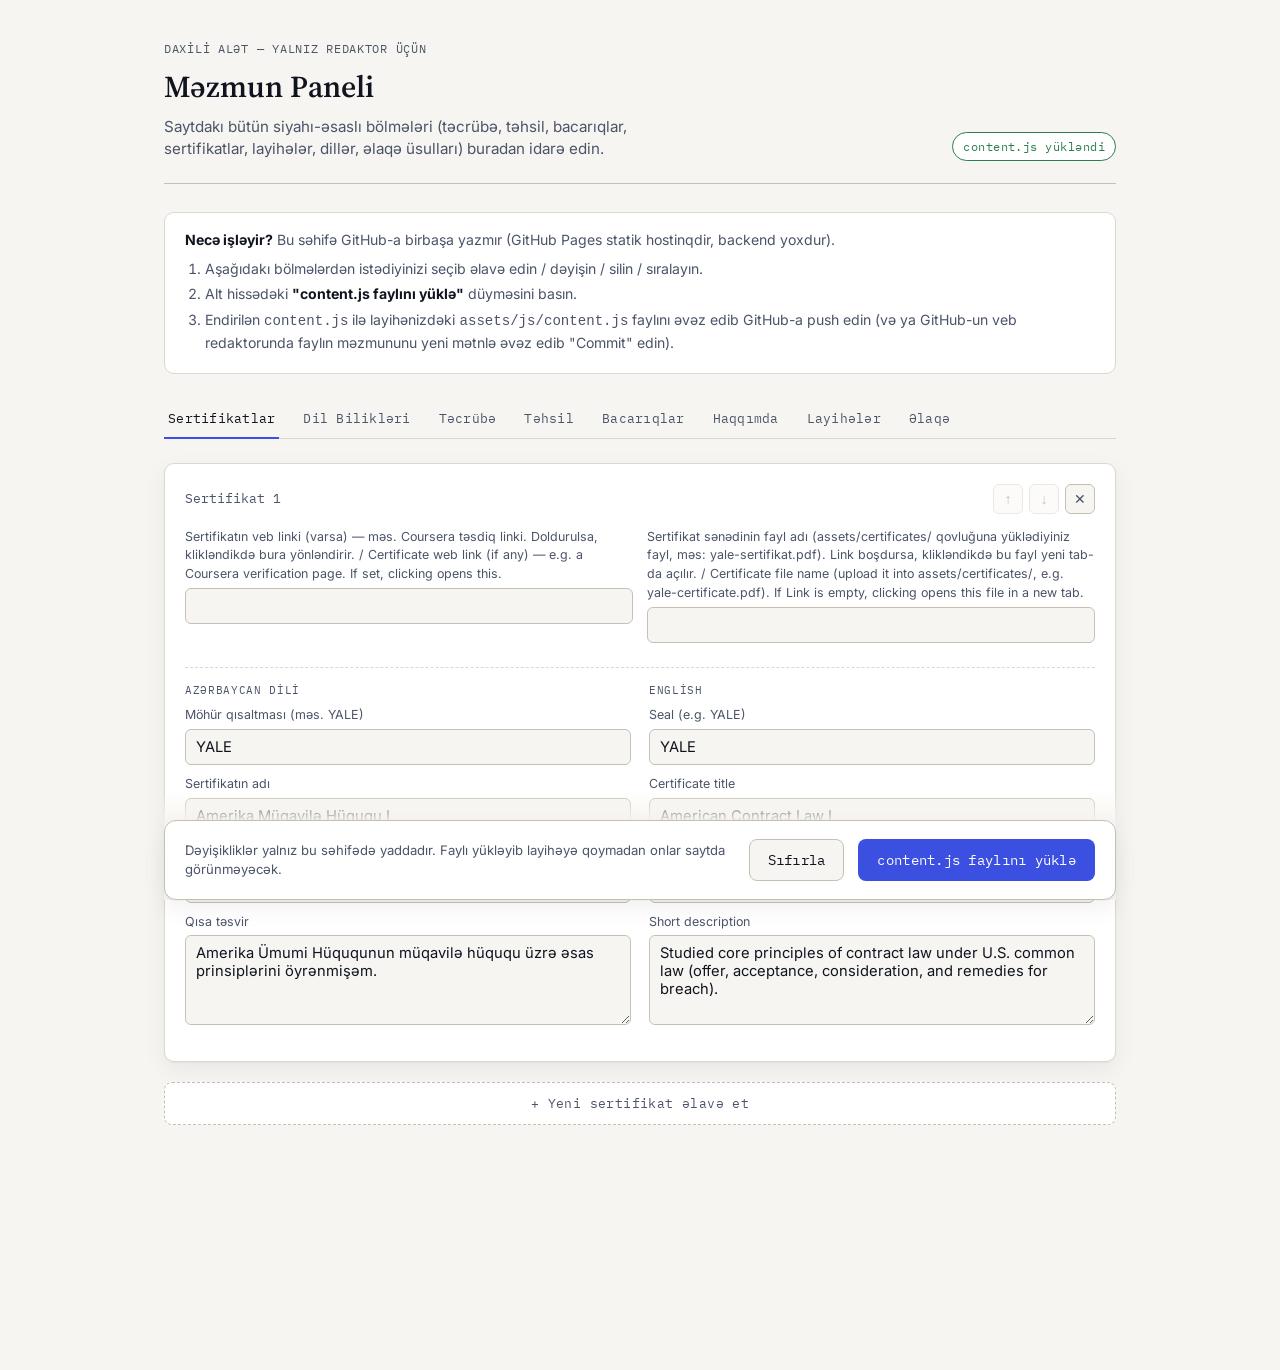
==== commit be7a0f9b: "link system" ====
--- a/admin.html
+++ b/admin.html
@@ -196,12 +196,26 @@
       key: "certifications", tab: "Sertifikatlar",
       path: ["certifications", "items"],
       itemNoun: { az: "Sertifikat", en: "Certificate" },
-      emptyItem: function () { return { seal: "", title: "", issuer: "", description: "" }; },
+      emptyItem: function () { return { seal: "", title: "", issuer: "", description: "", link: "", file: "" }; },
       fields: [
         { key: "seal", type: "text", label: { az: "Möhür qısaltması (məs. YALE)", en: "Seal (e.g. YALE)" } },
         { key: "title", type: "text", label: { az: "Sertifikatın adı", en: "Certificate title" } },
         { key: "issuer", type: "text", label: { az: "Təşkilat / tarix", en: "Issuer / date" } },
-        { key: "description", type: "textarea", label: { az: "Qısa təsvir", en: "Short description" } }
+        { key: "description", type: "textarea", label: { az: "Qısa təsvir", en: "Short description" } },
+        {
+          key: "link", type: "text", shared: true,
+          label: {
+            az: "Sertifikatın veb linki (varsa) — məs. Coursera təsdiq linki. Doldurulsa, klikləndikdə bura yönləndirir.",
+            en: "Certificate web link (if any) — e.g. a Coursera verification page. If set, clicking opens this."
+          }
+        },
+        {
+          key: "file", type: "text", shared: true,
+          label: {
+            az: "Sertifikat sənədinin fayl adı (assets/certificates/ qovluğuna yüklədiyiniz fayl, məs: yale-sertifikat.pdf). Link boşdursa, klikləndikdə bu fayl yeni tab-da açılır.",
+            en: "Certificate file name (upload it into assets/certificates/, e.g. yale-certificate.pdf). If Link is empty, clicking opens this file in a new tab."
+          }
+        }
       ]
     },
     {
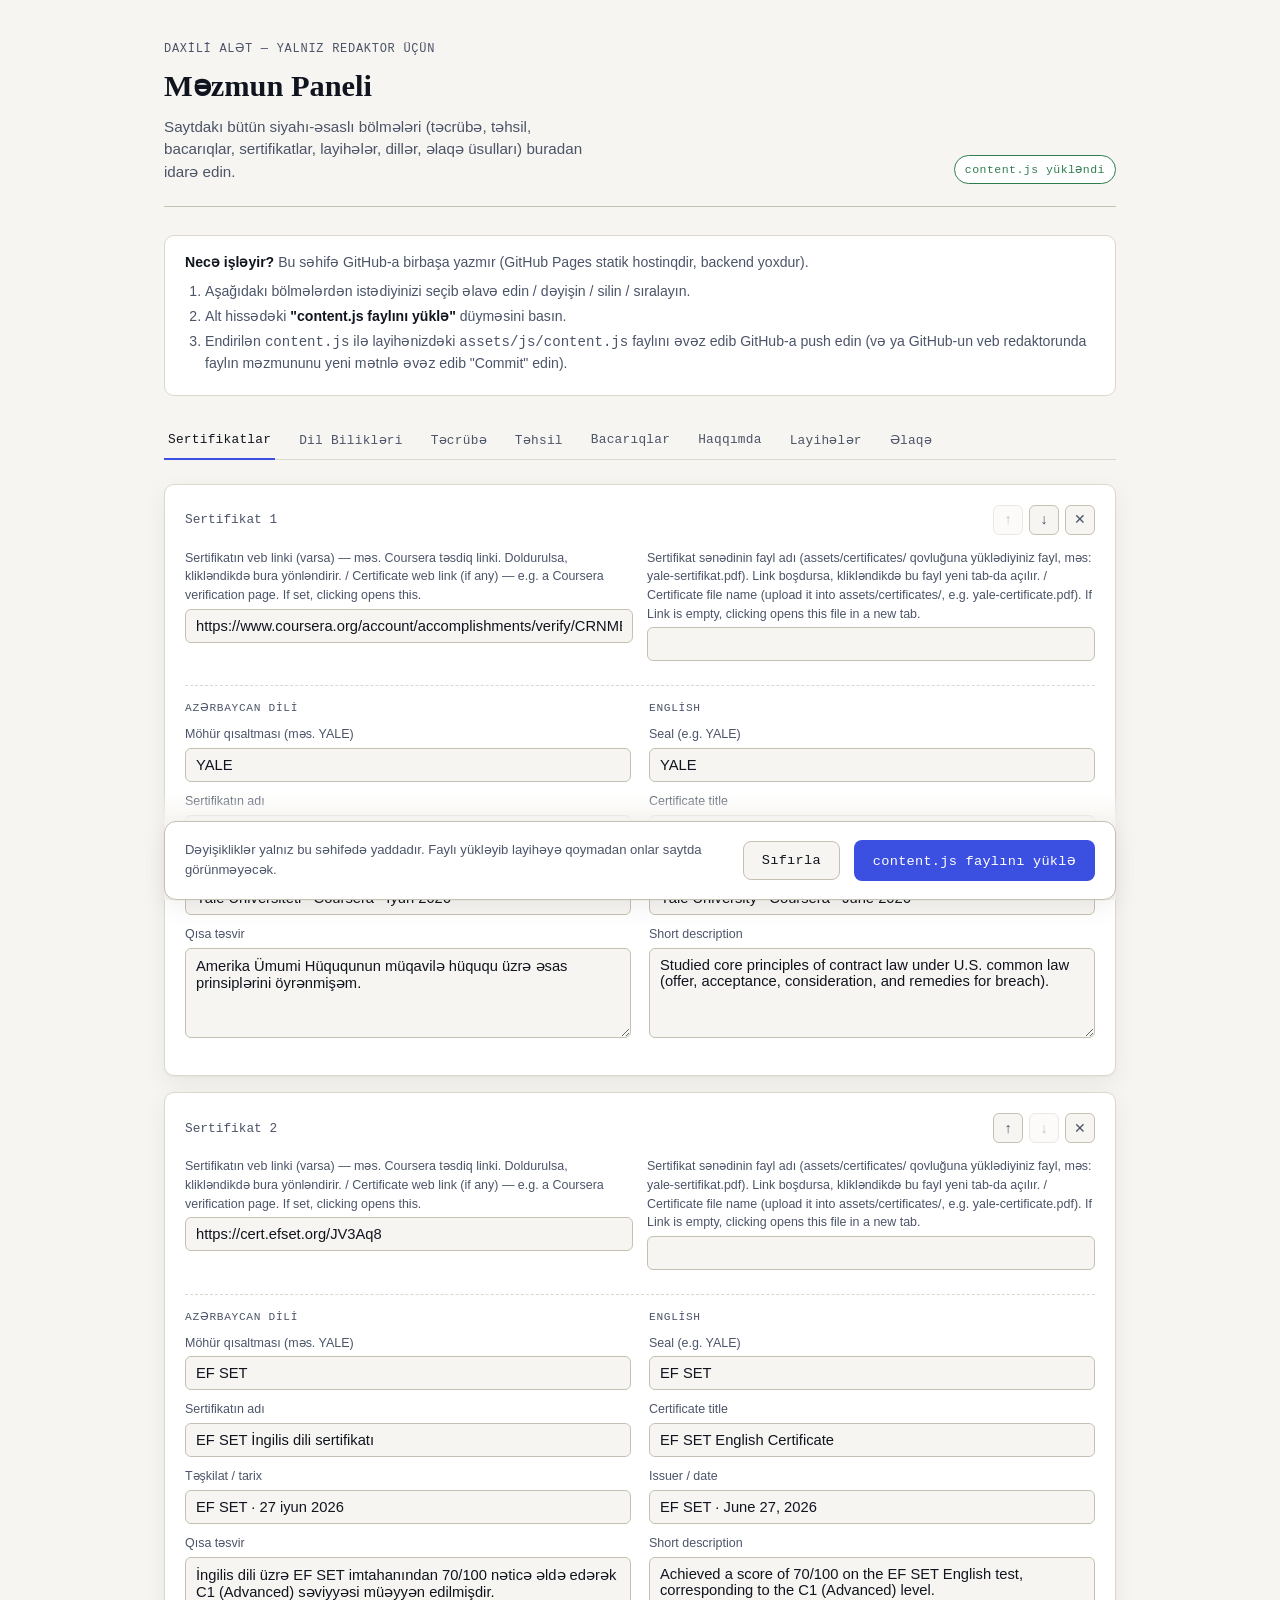
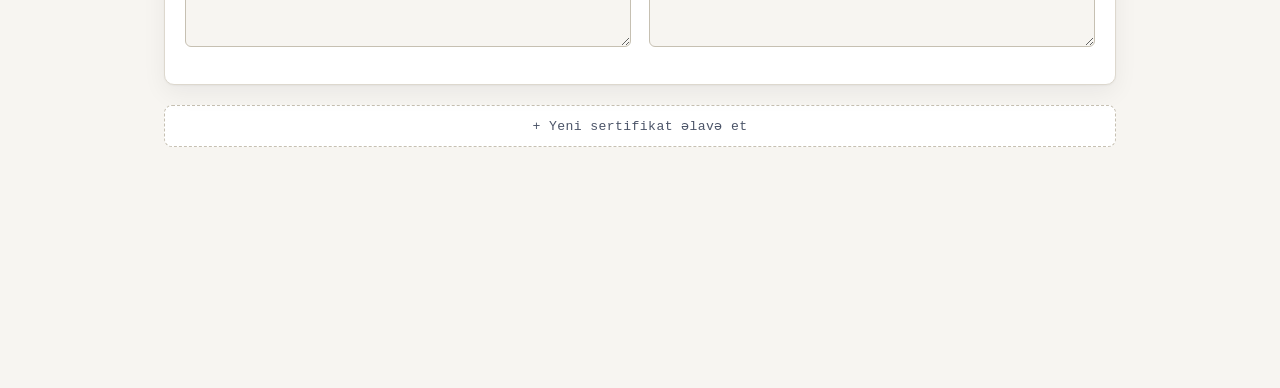
==== commit 8b3e26c4: "bug fix" ====
--- a/admin.html
+++ b/admin.html
@@ -5,6 +5,12 @@
 <meta name="viewport" content="width=device-width, initial-scale=1.0">
 <title>Məzmun Paneli — Rəfael Fərzəliyev</title>
 <meta name="robots" content="noindex, nofollow">
+<!-- This tool's own logic lives in an inline script/style block below, so script-src
+     and style-src need 'unsafe-inline' here (unlike index.html, which has neither). Still
+     locks out any THIRD-PARTY script/frame/plugin origin, which is the part that matters:
+     this page is only ever opened by the site owner, on their own data. -->
+<meta http-equiv="Content-Security-Policy" content="default-src 'self'; script-src 'self' 'unsafe-inline'; style-src 'self' 'unsafe-inline' https://fonts.googleapis.com; font-src https://fonts.gstatic.com; img-src 'self'; connect-src 'self'; object-src 'none'; base-uri 'self'; form-action 'self'">
+<meta name="referrer" content="strict-origin-when-cross-origin">
 <link rel="preconnect" href="https://fonts.googleapis.com">
 <link rel="preconnect" href="https://fonts.gstatic.com" crossorigin>
 <link href="https://fonts.googleapis.com/css2?family=Source+Serif+4:ital,wght@0,500;0,600;1,500&family=Inter:wght@400;500;600;700&family=IBM+Plex+Mono:wght@400;500;600&display=swap" rel="stylesheet">
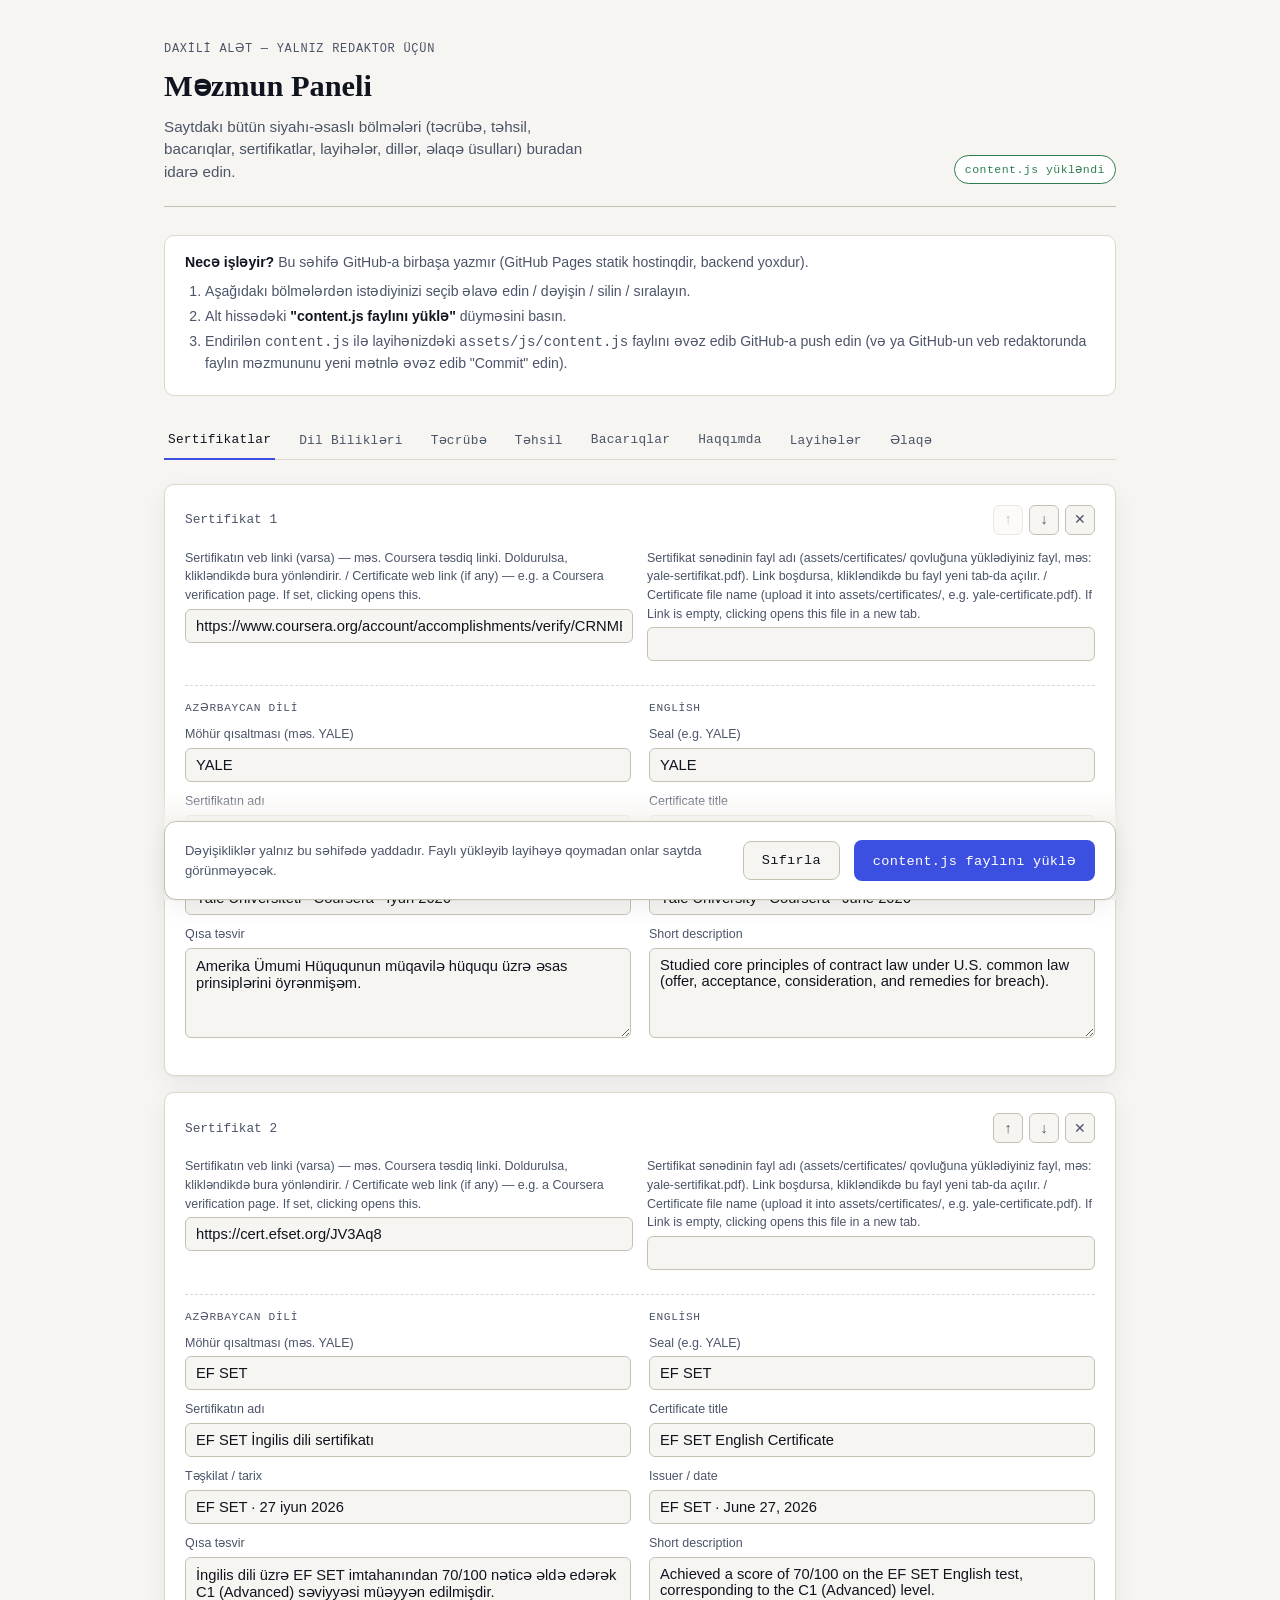
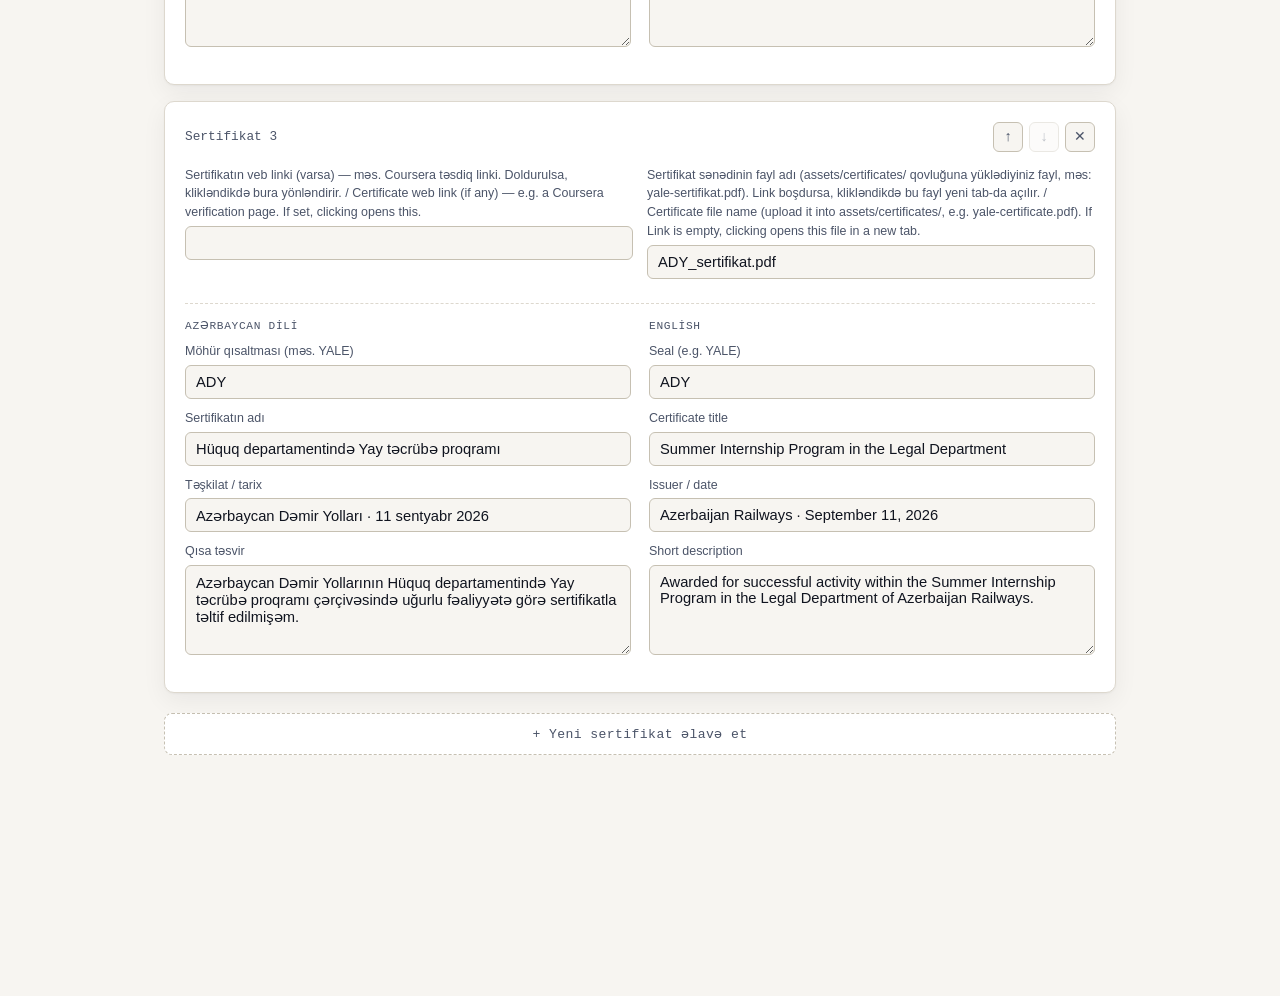
==== commit 7b716726: "projects link" ====
--- a/admin.html
+++ b/admin.html
@@ -282,13 +282,27 @@
       key: "projects", tab: "Layihələr",
       path: ["projects", "items"],
       itemNoun: { az: "Layihə", en: "Project" },
-      emptyItem: function () { return { tagline: "", itemTitle: "", description: "", tags: [], bullets: [] }; },
+      emptyItem: function () { return { tagline: "", itemTitle: "", description: "", tags: [], bullets: [], link: "", file: "" }; },
       fields: [
         { key: "tagline", type: "text", label: { az: "Qısa rol (məs. Təsisçi)", en: "Tagline (e.g. Founder)" } },
         { key: "itemTitle", type: "text", label: { az: "Layihənin adı", en: "Project name" } },
         { key: "description", type: "textarea", label: { az: "Təsvir", en: "Description" } },
         { key: "tags", type: "lines", label: { az: "Teqlər (hər sətirdə biri)", en: "Tags (one per line)" } },
-        { key: "bullets", type: "lines", label: { az: "Nəticələr (hər sətirdə biri)", en: "Bullet points (one per line)" } }
+        { key: "bullets", type: "lines", label: { az: "Nəticələr (hər sətirdə biri)", en: "Bullet points (one per line)" } },
+        {
+          key: "link", type: "text", shared: true,
+          label: {
+            az: "Layihənin veb linki (varsa) — məs. Instagram, sayt və ya GitHub. Doldurulsa, klikləndikdə bura yönləndirir.",
+            en: "Project web link (if any) — e.g. Instagram, a website or GitHub. If set, clicking the card opens this."
+          }
+        },
+        {
+          key: "file", type: "text", shared: true,
+          label: {
+            az: "Layihə sənədinin fayl adı (assets/projects/ qovluğuna yüklədiyiniz fayl, məs: saniyelik-huquq.pdf). Link boşdursa, klikləndikdə bu fayl yeni tab-da açılır.",
+            en: "Project file name (upload it into assets/projects/, e.g. project-overview.pdf). If Link is empty, clicking opens this file in a new tab."
+          }
+        }
       ]
     },
     {
